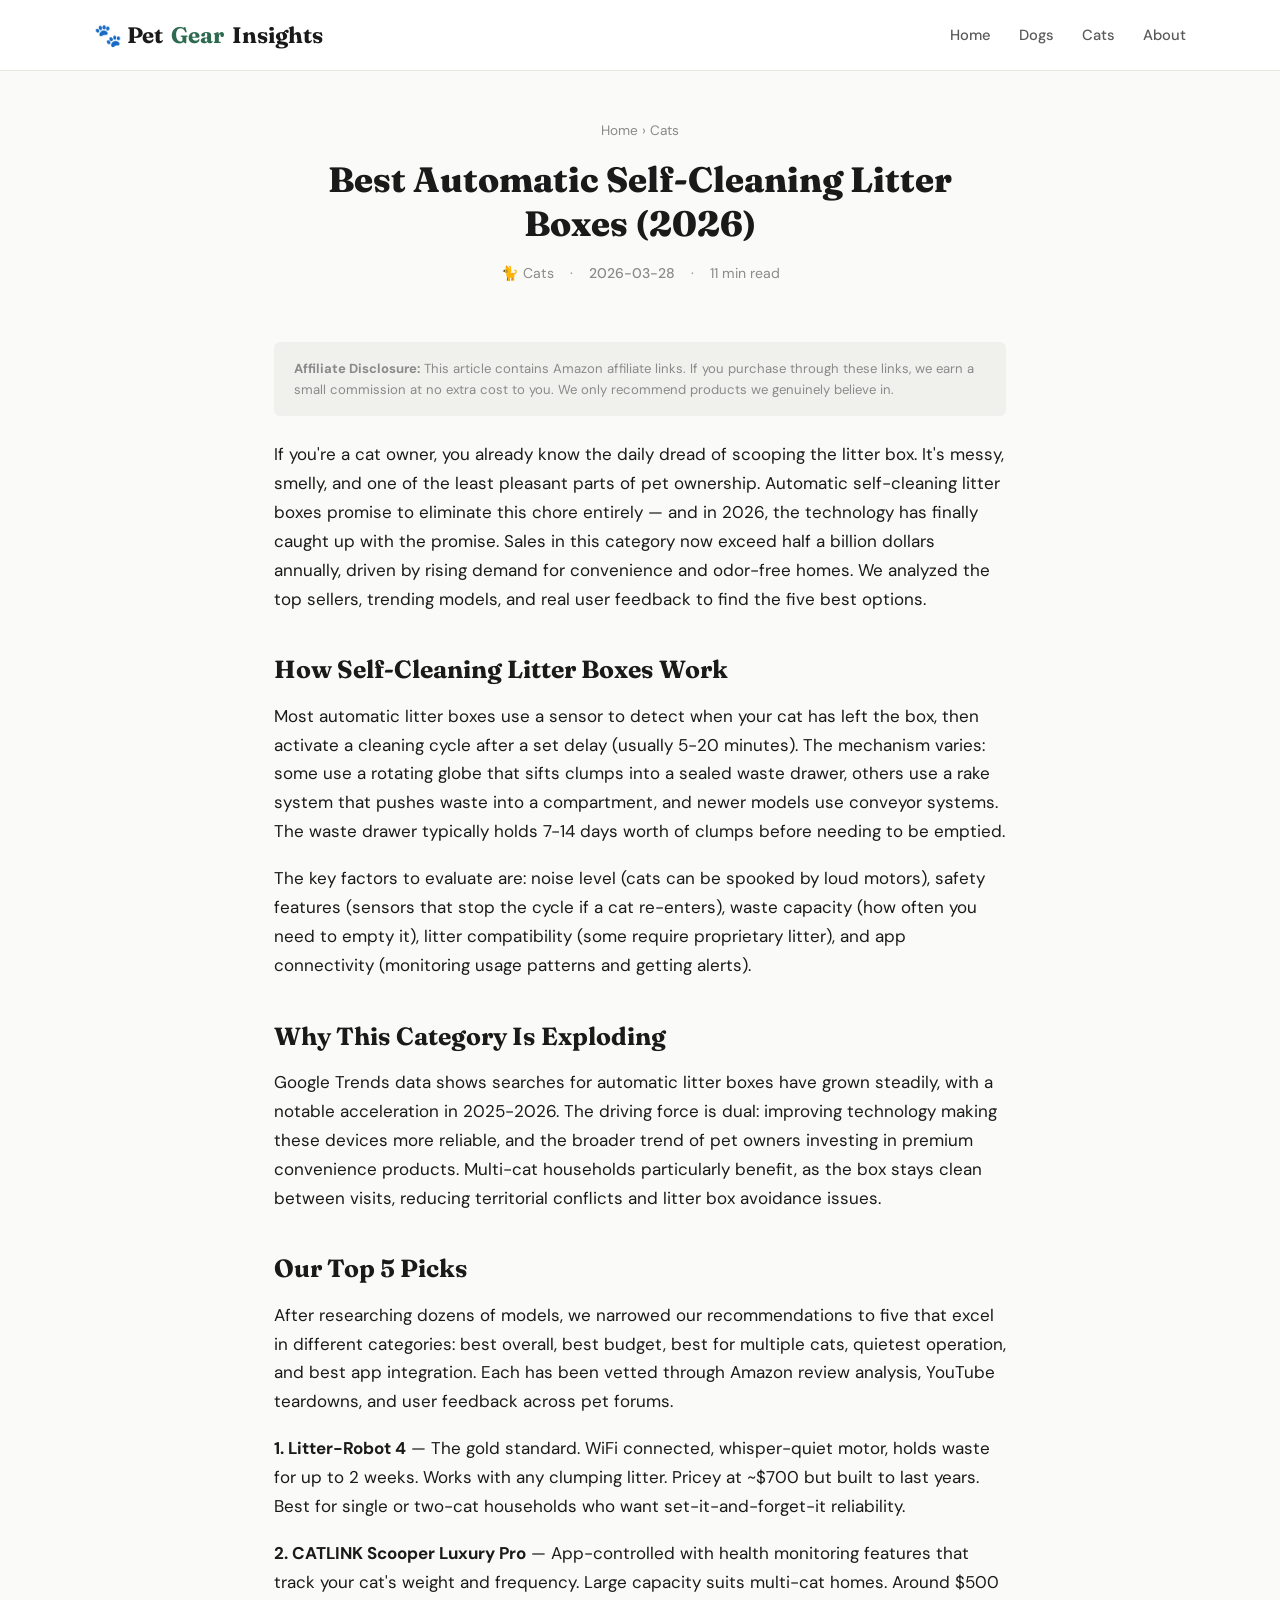
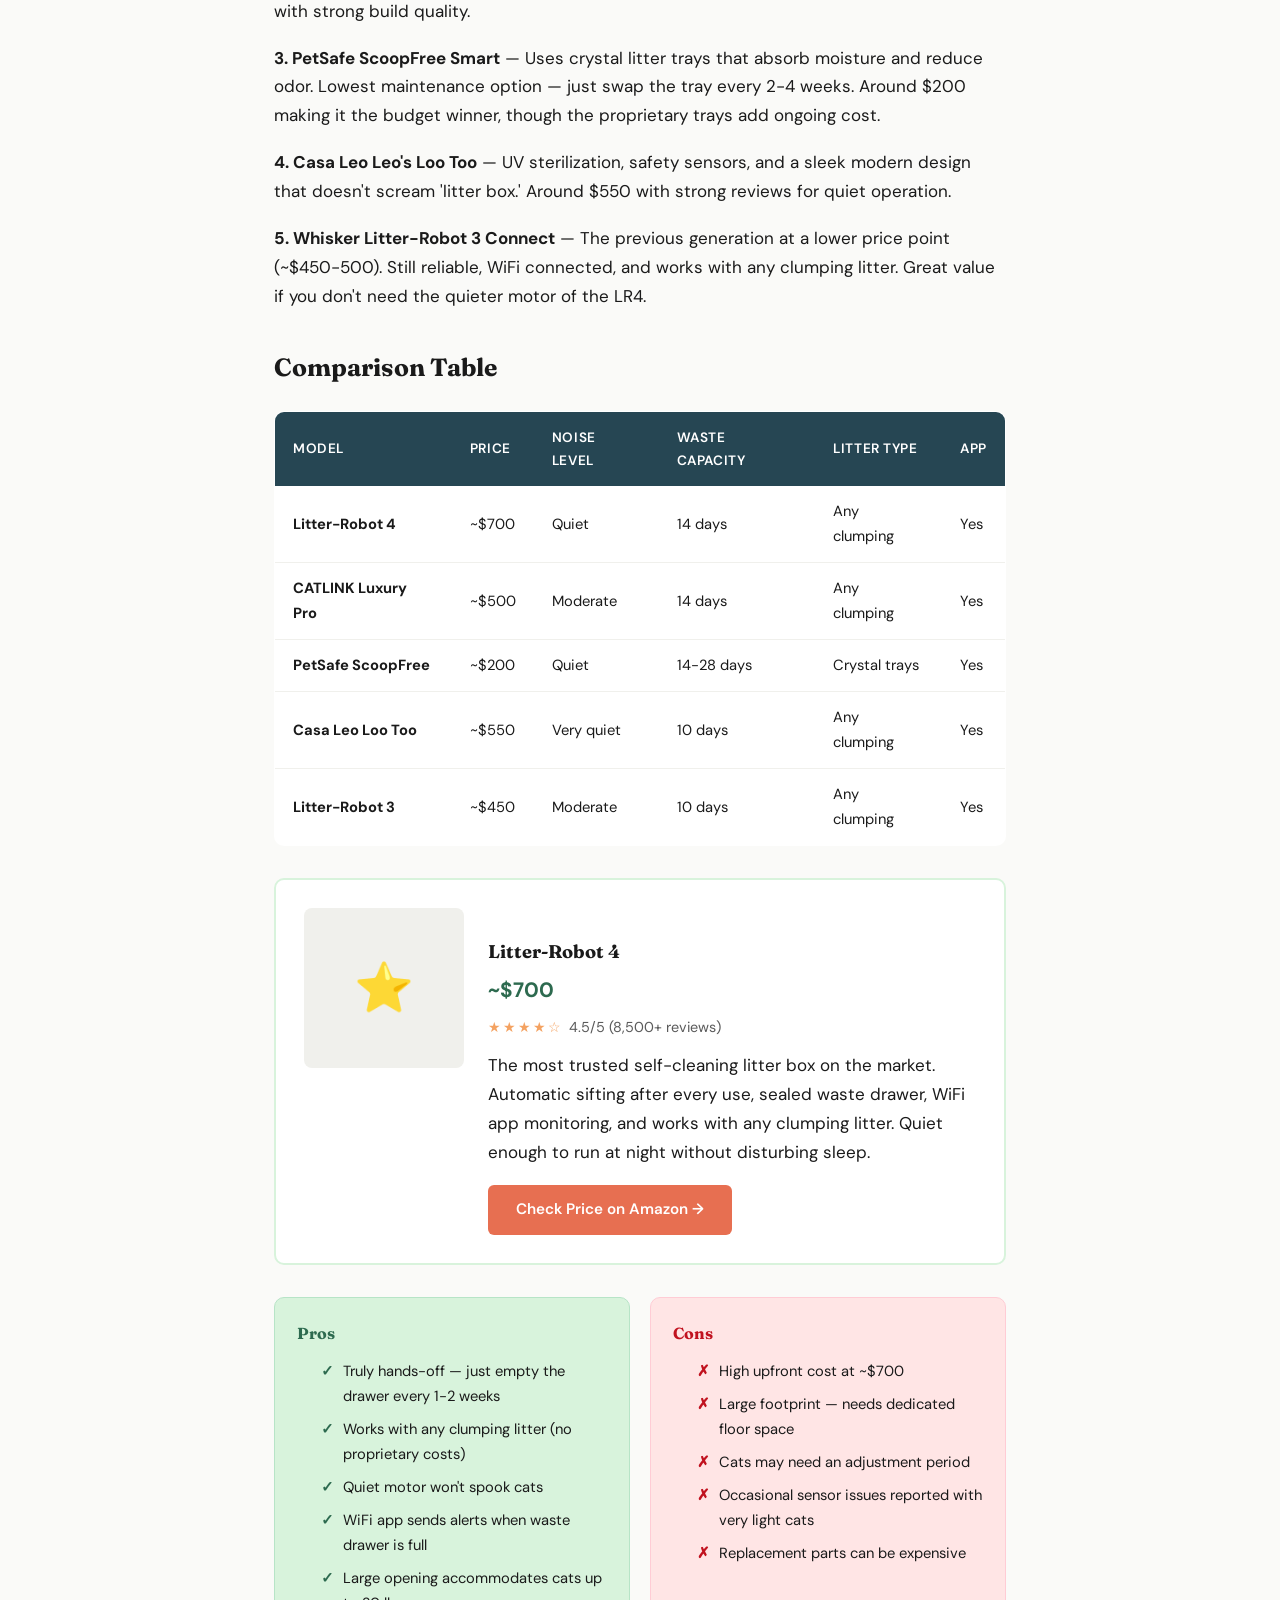
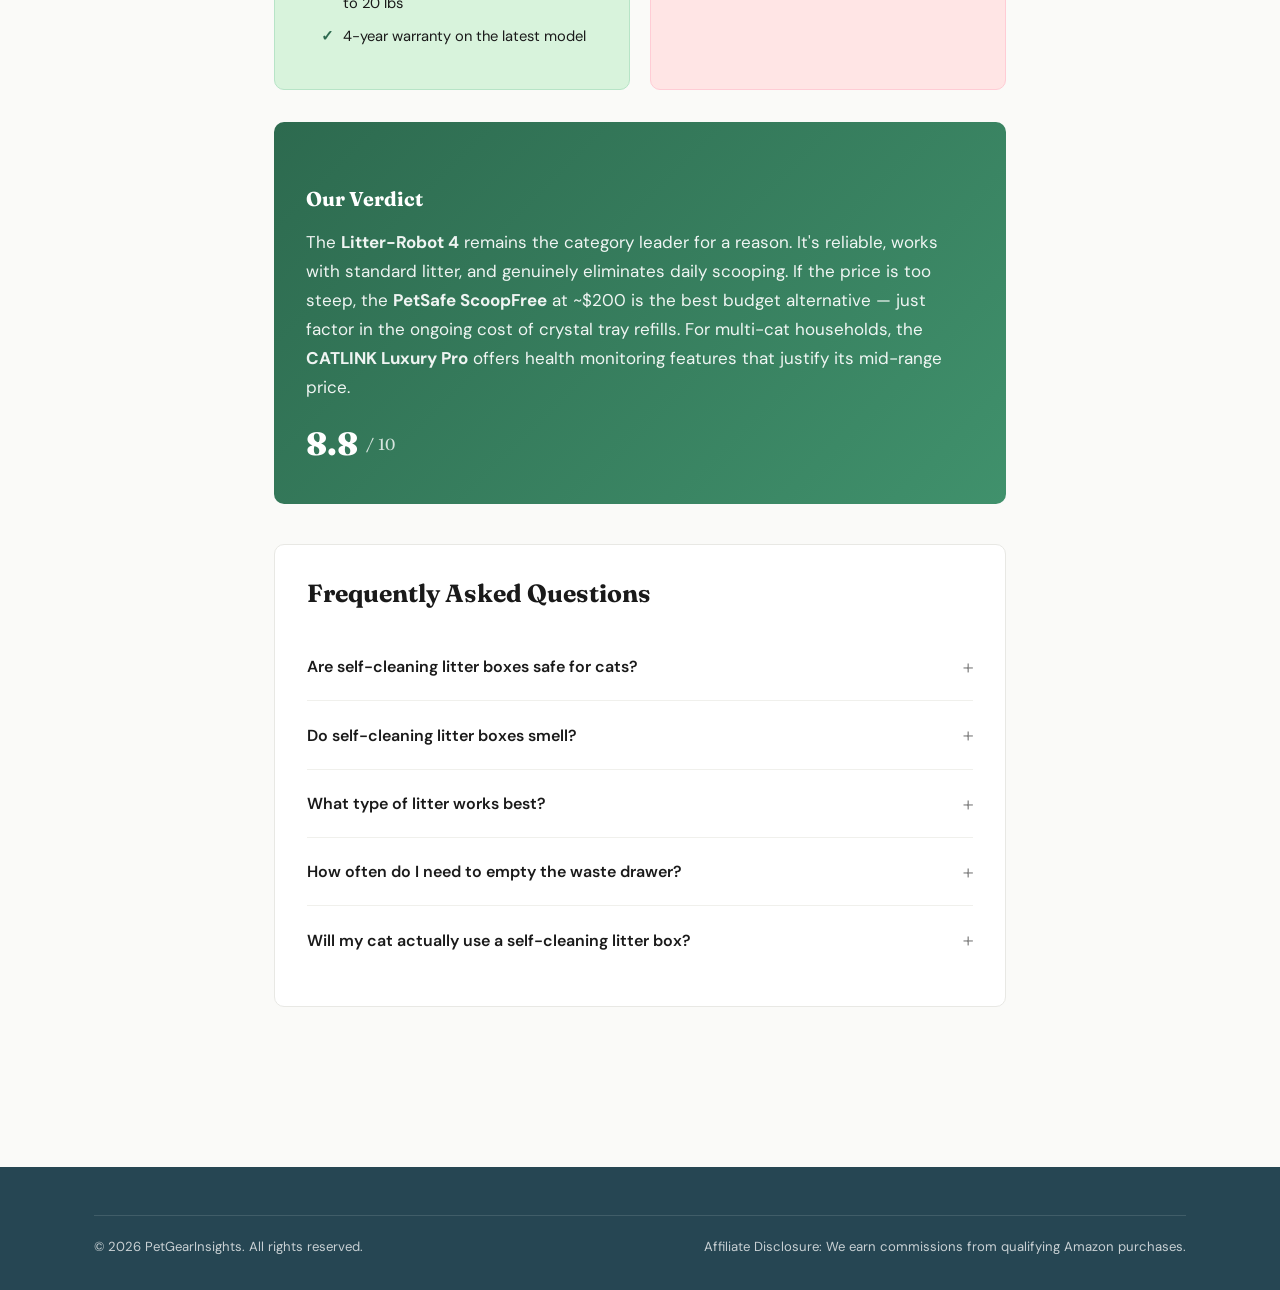
==== articles/best-automatic-self-cleaning-litter-box.html @ 9834c097 "Add files via upload" ====
<!DOCTYPE html>
<html lang="en">
<head>
  <meta charset="UTF-8">
  <meta name="viewport" content="width=device-width, initial-scale=1.0">
  <title>Best Automatic Self-Cleaning Litter Boxes (2026) — PetGearInsights</title>
  <meta name="description" content="Compare the 5 best self-cleaning litter boxes in 2026. Litter-Robot 4, CATLINK, PetSafe ScoopFree reviewed with prices, noise levels, and capacity.">
  <meta name="robots" content="index, follow">
  <link rel="canonical" href="https://petgearinsights.com/articles/best-automatic-self-cleaning-litter-box.html">
  <link rel="stylesheet" href="../css/style.css">
  <meta property="og:title" content="Best Automatic Self-Cleaning Litter Boxes (2026)">
  <meta property="og:description" content="Compare the 5 best self-cleaning litter boxes in 2026. Litter-Robot 4, CATLINK, PetSafe ScoopFree reviewed with prices, noise levels, and capacity.">
  <meta property="og:type" content="article">
  <meta property="og:url" content="https://petgearinsights.com/articles/best-automatic-self-cleaning-litter-box.html">
  <script type="application/ld+json">
  {"@context":"https://schema.org","@type":"Product","name":"Litter-Robot 4","description":"Automatic self-cleaning litter box with WiFi","brand":{"@type":"Brand","name":"Litter-Robot"},"review":{"@type":"Review","reviewRating":{"@type":"Rating","ratingValue":"4.5","bestRating":"5"},"author":{"@type":"Organization","name":"PetGearInsights"}},"aggregateRating":{"@type":"AggregateRating","ratingValue":"4.5","reviewCount":"8500"}}
  </script>
  <script type="application/ld+json">
  {"@context":"https://schema.org","@type":"FAQPage","mainEntity":[
    {"@type":"Question","name":"Are self-cleaning litter boxes safe for cats?","acceptedAnswer":{"@type":"Answer","text":"Yes, all reputable models include safety sensors that detect when a cat is inside and stop the cleaning cycle immediately."}},
    {"@type":"Question","name":"Do self-cleaning litter boxes smell?","acceptedAnswer":{"@type":"Answer","text":"They significantly reduce odor because waste is sealed within minutes of use. Most owners report a dramatic improvement."}},
    {"@type":"Question","name":"What type of litter works best?","acceptedAnswer":{"@type":"Answer","text":"Most work with standard clumping clay litter. Avoid non-clumping and lightweight litters."}},
    {"@type":"Question","name":"How often do I need to empty the waste drawer?","acceptedAnswer":{"@type":"Answer","text":"For a single cat, most models hold 7-14 days of waste. Multi-cat households may need 5-7 days."}},
    {"@type":"Question","name":"Will my cat actually use a self-cleaning litter box?","acceptedAnswer":{"@type":"Answer","text":"Most cats adapt within a few days to a week. Start by placing it next to the old box."}}
  ]}
  </script>
</head>
<body>
  <header class="site-header">
    <div class="header-inner">
      <a href="../index.html" class="site-logo">🐾 Pet<span>Gear</span>Insights</a>
      <nav class="site-nav">
        <a href="../index.html">Home</a>
        <a href="../index.html#dogs">Dogs</a>
        <a href="../index.html#cats">Cats</a>
        <a href="../index.html#about">About</a>
      </nav>
      <button class="menu-toggle" aria-label="Menu">
        <svg viewBox="0 0 24 24" fill="none" stroke="currentColor" stroke-width="2"><path d="M3 12h18M3 6h18M3 18h18"/></svg>
      </button>
    </div>
  </header>

  <div class="article-header">
    <div class="article-container">
      <div class="breadcrumb"><a href="../index.html">Home</a> &rsaquo; Cats</div>
      <h1>Best Automatic Self-Cleaning Litter Boxes (2026)</h1>
      <div class="article-meta">
        <span>🐈 Cats</span>
        <span>·</span>
        <time datetime="2026-03-28">2026-03-28</time>
        <span>·</span>
        <span>11 min read</span>
      </div>
    </div>
  </div>

  <div class="article-container">
    <div class="affiliate-disclosure">
      <strong>Affiliate Disclosure:</strong> This article contains Amazon affiliate links. If you purchase through these links, we earn a small commission at no extra cost to you. We only recommend products we genuinely believe in.
    </div>

    <div class="article-content">
      
<p>If you're a cat owner, you already know the daily dread of scooping the litter box. It's messy, smelly, and one of the least pleasant parts of pet ownership. Automatic self-cleaning litter boxes promise to eliminate this chore entirely — and in 2026, the technology has finally caught up with the promise. Sales in this category now exceed half a billion dollars annually, driven by rising demand for convenience and odor-free homes. We analyzed the top sellers, trending models, and real user feedback to find the five best options.</p>

<h2>How Self-Cleaning Litter Boxes Work</h2>
<p>Most automatic litter boxes use a sensor to detect when your cat has left the box, then activate a cleaning cycle after a set delay (usually 5-20 minutes). The mechanism varies: some use a rotating globe that sifts clumps into a sealed waste drawer, others use a rake system that pushes waste into a compartment, and newer models use conveyor systems. The waste drawer typically holds 7-14 days worth of clumps before needing to be emptied.</p><p>The key factors to evaluate are: noise level (cats can be spooked by loud motors), safety features (sensors that stop the cycle if a cat re-enters), waste capacity (how often you need to empty it), litter compatibility (some require proprietary litter), and app connectivity (monitoring usage patterns and getting alerts).</p>
<h2>Why This Category Is Exploding</h2>
<p>Google Trends data shows searches for automatic litter boxes have grown steadily, with a notable acceleration in 2025-2026. The driving force is dual: improving technology making these devices more reliable, and the broader trend of pet owners investing in premium convenience products. Multi-cat households particularly benefit, as the box stays clean between visits, reducing territorial conflicts and litter box avoidance issues.</p>
<h2>Our Top 5 Picks</h2>
<p>After researching dozens of models, we narrowed our recommendations to five that excel in different categories: best overall, best budget, best for multiple cats, quietest operation, and best app integration. Each has been vetted through Amazon review analysis, YouTube teardowns, and user feedback across pet forums.</p><p><strong>1. Litter-Robot 4</strong> — The gold standard. WiFi connected, whisper-quiet motor, holds waste for up to 2 weeks. Works with any clumping litter. Pricey at ~$700 but built to last years. Best for single or two-cat households who want set-it-and-forget-it reliability.</p><p><strong>2. CATLINK Scooper Luxury Pro</strong> — App-controlled with health monitoring features that track your cat's weight and frequency. Large capacity suits multi-cat homes. Around $500 with strong build quality.</p><p><strong>3. PetSafe ScoopFree Smart</strong> — Uses crystal litter trays that absorb moisture and reduce odor. Lowest maintenance option — just swap the tray every 2-4 weeks. Around $200 making it the budget winner, though the proprietary trays add ongoing cost.</p><p><strong>4. Casa Leo Leo's Loo Too</strong> — UV sterilization, safety sensors, and a sleek modern design that doesn't scream 'litter box.' Around $550 with strong reviews for quiet operation.</p><p><strong>5. Whisker Litter-Robot 3 Connect</strong> — The previous generation at a lower price point (~$450-500). Still reliable, WiFi connected, and works with any clumping litter. Great value if you don't need the quieter motor of the LR4.</p>


<h2>Comparison Table</h2>
<table class="comparison-table"><thead><tr><th>Model</th><th>Price</th><th>Noise Level</th><th>Waste Capacity</th><th>Litter Type</th><th>App</th></tr></thead><tbody><tr><td><strong>Litter-Robot 4</strong></td><td>~$700</td><td>Quiet</td><td>14 days</td><td>Any clumping</td><td>Yes</td></tr><tr><td><strong>CATLINK Luxury Pro</strong></td><td>~$500</td><td>Moderate</td><td>14 days</td><td>Any clumping</td><td>Yes</td></tr><tr><td><strong>PetSafe ScoopFree</strong></td><td>~$200</td><td>Quiet</td><td>14-28 days</td><td>Crystal trays</td><td>Yes</td></tr><tr><td><strong>Casa Leo Loo Too</strong></td><td>~$550</td><td>Very quiet</td><td>10 days</td><td>Any clumping</td><td>Yes</td></tr><tr><td><strong>Litter-Robot 3</strong></td><td>~$450</td><td>Moderate</td><td>10 days</td><td>Any clumping</td><td>Yes</td></tr></tbody></table>

<div class="product-box">
  <div style="width:160px;height:160px;background:#F0F0EC;border-radius:8px;display:flex;align-items:center;justify-content:center;font-size:3rem;flex-shrink:0;">⭐</div>
  <div class="product-box-content">
    <h3>Litter-Robot 4</h3>
    <div class="product-price">~$700</div>
    <div class="product-rating"><span class="stars">★★★★☆</span> 4.5/5 (8,500+ reviews)</div>
    <p>The most trusted self-cleaning litter box on the market. Automatic sifting after every use, sealed waste drawer, WiFi app monitoring, and works with any clumping litter. Quiet enough to run at night without disturbing sleep.</p>
    <a href="https://www.amazon.com/dp/B0EXAMPLE00?tag=petgear-20" target="_blank" rel="nofollow noopener" class="btn-affiliate">Check Price on Amazon →</a>
  </div>
</div>

<div class="pros-cons">
  <div class="pros-list">
    <h4>Pros</h4>
    <ul><li>Truly hands-off — just empty the drawer every 1-2 weeks</li><li>Works with any clumping litter (no proprietary costs)</li><li>Quiet motor won't spook cats</li><li>WiFi app sends alerts when waste drawer is full</li><li>Large opening accommodates cats up to 20 lbs</li><li>4-year warranty on the latest model</li></ul>
  </div>
  <div class="cons-list">
    <h4>Cons</h4>
    <ul><li>High upfront cost at ~$700</li><li>Large footprint — needs dedicated floor space</li><li>Cats may need an adjustment period</li><li>Occasional sensor issues reported with very light cats</li><li>Replacement parts can be expensive</li></ul>
  </div>
</div>

<div class="verdict-box">
  <h3>Our Verdict</h3>
  <p>The <strong>Litter-Robot 4</strong> remains the category leader for a reason. It's reliable, works with standard litter, and genuinely eliminates daily scooping. If the price is too steep, the <strong>PetSafe ScoopFree</strong> at ~$200 is the best budget alternative — just factor in the ongoing cost of crystal tray refills. For multi-cat households, the <strong>CATLINK Luxury Pro</strong> offers health monitoring features that justify its mid-range price.</p>
  <div class="verdict-score">8.8 <span>/ 10</span></div>
</div>

<div class="faq-section">
  <h2>Frequently Asked Questions</h2>
  <div class="faq-item">
    <div class="faq-question">Are self-cleaning litter boxes safe for cats?</div>
    <div class="faq-answer">Yes, all reputable models include safety sensors that detect when a cat is inside and stop the cleaning cycle immediately. Most also have weight sensors and infrared detection. However, you should supervise the first few uses to ensure your cat isn't startled by the mechanism.</div>
  </div>
  <div class="faq-item">
    <div class="faq-question">Do self-cleaning litter boxes smell?</div>
    <div class="faq-answer">They significantly reduce odor compared to traditional boxes because waste is sealed in a drawer or compartment within minutes of use. Most owners report a dramatic improvement. The sealed waste compartment and carbon filters in premium models keep odors contained until you empty the drawer.</div>
  </div>
  <div class="faq-item">
    <div class="faq-question">What type of litter works best?</div>
    <div class="faq-answer">Most automatic litter boxes work with standard clumping clay litter. Avoid non-clumping litter, crystal litter (unless specifically designed for it, like PetSafe), and lightweight litters that may not trigger the weight sensors properly. Check your specific model's recommendations.</div>
  </div>
  <div class="faq-item">
    <div class="faq-question">How often do I need to empty the waste drawer?</div>
    <div class="faq-answer">For a single cat, most models hold 7-14 days of waste. Multi-cat households may need to empty every 5-7 days. The app-connected models send you notifications when it's time to empty.</div>
  </div>
  <div class="faq-item">
    <div class="faq-question">Will my cat actually use a self-cleaning litter box?</div>
    <div class="faq-answer">Most cats adapt within a few days to a week. Start by placing the new box next to the old one and letting your cat explore it. Keep the old box available during the transition period. Kittens and younger cats typically adapt faster than older cats who are set in their habits.</div>
  </div>
  
</div>

    </div>
  </div>

  <footer class="site-footer">
    <div class="container">
      <div class="footer-bottom">
        <span>&copy; 2026 PetGearInsights. All rights reserved.</span>
        <span>Affiliate Disclosure: We earn commissions from qualifying Amazon purchases.</span>
      </div>
    </div>
  </footer>
  <script src="../js/main.js"></script>
</body>
</html>
---- css/style.css ----
/* ============================================
   PetGearInsights.com — Main Stylesheet
   Clean, trustworthy, conversion-optimized
   ============================================ */

/* --- Google Fonts import --- */
@import url('https://fonts.googleapis.com/css2?family=DM+Sans:ital,wght@0,400;0,500;0,600;0,700;1,400&family=Fraunces:ital,opsz,wght@0,9..144,600;0,9..144,700;0,9..144,800;1,9..144,600&display=swap');

/* --- CSS Variables --- */
:root {
  --color-bg: #FAFAF8;
  --color-surface: #FFFFFF;
  --color-text: #1A1A1A;
  --color-text-secondary: #5A5A5A;
  --color-text-muted: #8A8A8A;
  --color-primary: #2D6A4F;
  --color-primary-light: #40916C;
  --color-primary-bg: #D8F3DC;
  --color-accent: #E76F51;
  --color-accent-light: #F4A261;
  --color-border: #E8E8E4;
  --color-border-light: #F0F0EC;
  --color-pros: #2D6A4F;
  --color-pros-bg: #D8F3DC;
  --color-cons: #C1121F;
  --color-cons-bg: #FFE5E5;
  --color-star: #F4A261;
  --color-badge: #264653;

  --font-heading: 'Fraunces', Georgia, serif;
  --font-body: 'DM Sans', -apple-system, sans-serif;

  --max-width: 1140px;
  --article-width: 780px;
  --radius: 10px;
  --radius-sm: 6px;
  --shadow-sm: 0 1px 3px rgba(0,0,0,0.06);
  --shadow-md: 0 4px 12px rgba(0,0,0,0.08);
  --shadow-lg: 0 8px 30px rgba(0,0,0,0.10);
  --transition: 0.25s ease;
}

/* --- Reset & Base --- */
*, *::before, *::after { box-sizing: border-box; margin: 0; padding: 0; }

html { scroll-behavior: smooth; }

body {
  font-family: var(--font-body);
  font-size: 17px;
  line-height: 1.7;
  color: var(--color-text);
  background: var(--color-bg);
  -webkit-font-smoothing: antialiased;
}

img { max-width: 100%; height: auto; display: block; }
a { color: var(--color-primary); text-decoration: none; transition: color var(--transition); }
a:hover { color: var(--color-primary-light); }

/* --- Layout --- */
.container { max-width: var(--max-width); margin: 0 auto; padding: 0 24px; }
.article-container { max-width: var(--article-width); margin: 0 auto; padding: 0 24px; }

/* --- Header --- */
.site-header {
  background: var(--color-surface);
  border-bottom: 1px solid var(--color-border);
  padding: 16px 0;
  position: sticky;
  top: 0;
  z-index: 100;
  backdrop-filter: blur(10px);
  background: rgba(255,255,255,0.95);
}

.header-inner {
  display: flex;
  align-items: center;
  justify-content: space-between;
  max-width: var(--max-width);
  margin: 0 auto;
  padding: 0 24px;
}

.site-logo {
  font-family: var(--font-heading);
  font-size: 1.4rem;
  font-weight: 700;
  color: var(--color-text);
  display: flex;
  align-items: center;
  gap: 8px;
}

.site-logo span { color: var(--color-primary); }

.site-nav { display: flex; gap: 28px; align-items: center; }
.site-nav a {
  font-size: 0.92rem;
  font-weight: 500;
  color: var(--color-text-secondary);
  transition: color var(--transition);
  position: relative;
}
.site-nav a:hover { color: var(--color-primary); }
.site-nav a::after {
  content: '';
  position: absolute;
  bottom: -4px;
  left: 0;
  width: 0;
  height: 2px;
  background: var(--color-primary);
  transition: width var(--transition);
}
.site-nav a:hover::after { width: 100%; }

/* Mobile menu toggle */
.menu-toggle { display: none; background: none; border: none; cursor: pointer; padding: 8px; }
.menu-toggle svg { width: 24px; height: 24px; }

/* --- Hero Section (Homepage) --- */
.hero {
  padding: 80px 0 60px;
  text-align: center;
}

.hero h1 {
  font-family: var(--font-heading);
  font-size: 2.8rem;
  font-weight: 800;
  line-height: 1.2;
  color: var(--color-text);
  margin-bottom: 16px;
}

.hero h1 em {
  font-style: italic;
  color: var(--color-primary);
}

.hero p {
  font-size: 1.15rem;
  color: var(--color-text-secondary);
  max-width: 600px;
  margin: 0 auto 32px;
}

/* --- Category Pills --- */
.categories {
  display: flex;
  gap: 10px;
  justify-content: center;
  flex-wrap: wrap;
  margin-bottom: 48px;
}

.category-pill {
  display: inline-flex;
  align-items: center;
  gap: 6px;
  padding: 8px 18px;
  background: var(--color-surface);
  border: 1px solid var(--color-border);
  border-radius: 50px;
  font-size: 0.88rem;
  font-weight: 500;
  color: var(--color-text-secondary);
  transition: all var(--transition);
  cursor: pointer;
}

.category-pill:hover,
.category-pill.active {
  background: var(--color-primary);
  color: white;
  border-color: var(--color-primary);
}

/* --- Article Cards Grid --- */
.articles-grid {
  display: grid;
  grid-template-columns: repeat(auto-fill, minmax(340px, 1fr));
  gap: 28px;
  margin-bottom: 60px;
}

.article-card {
  background: var(--color-surface);
  border-radius: var(--radius);
  overflow: hidden;
  border: 1px solid var(--color-border-light);
  transition: all var(--transition);
  display: flex;
  flex-direction: column;
}

.article-card:hover {
  box-shadow: var(--shadow-md);
  transform: translateY(-3px);
  border-color: var(--color-border);
}

.card-image {
  width: 100%;
  height: 210px;
  object-fit: cover;
  background: var(--color-border-light);
}

.card-body { padding: 22px 24px 24px; flex: 1; display: flex; flex-direction: column; }

.card-badge {
  display: inline-block;
  font-size: 0.72rem;
  font-weight: 600;
  text-transform: uppercase;
  letter-spacing: 0.08em;
  color: var(--color-badge);
  background: var(--color-primary-bg);
  padding: 4px 10px;
  border-radius: 4px;
  margin-bottom: 10px;
  align-self: flex-start;
}

.card-badge.data-driven { background: #E0E7FF; color: #3730A3; }
.card-badge.intuition { background: #FEF3C7; color: #92400E; }

.card-body h3 {
  font-family: var(--font-heading);
  font-size: 1.15rem;
  font-weight: 700;
  line-height: 1.35;
  margin-bottom: 8px;
  color: var(--color-text);
}

.card-body h3 a { color: inherit; }
.card-body h3 a:hover { color: var(--color-primary); }

.card-excerpt {
  font-size: 0.92rem;
  color: var(--color-text-secondary);
  line-height: 1.6;
  margin-bottom: 16px;
  flex: 1;
}

.card-meta {
  display: flex;
  align-items: center;
  gap: 12px;
  font-size: 0.82rem;
  color: var(--color-text-muted);
}

/* --- Article Page --- */
.article-header {
  padding: 48px 0 32px;
  text-align: center;
}

.article-header .breadcrumb {
  font-size: 0.85rem;
  color: var(--color-text-muted);
  margin-bottom: 16px;
}

.article-header .breadcrumb a { color: var(--color-text-muted); }
.article-header .breadcrumb a:hover { color: var(--color-primary); }

.article-header h1 {
  font-family: var(--font-heading);
  font-size: 2.2rem;
  font-weight: 800;
  line-height: 1.25;
  max-width: 700px;
  margin: 0 auto 16px;
}

.article-meta {
  display: flex;
  align-items: center;
  justify-content: center;
  gap: 16px;
  font-size: 0.88rem;
  color: var(--color-text-muted);
}

.article-meta time { font-weight: 500; }

/* --- Article Content --- */
.article-content {
  padding-bottom: 60px;
}

.article-content h2 {
  font-family: var(--font-heading);
  font-size: 1.55rem;
  font-weight: 700;
  margin: 40px 0 16px;
  color: var(--color-text);
  line-height: 1.3;
}

.article-content h3 {
  font-family: var(--font-heading);
  font-size: 1.2rem;
  font-weight: 600;
  margin: 28px 0 12px;
  color: var(--color-text);
}

.article-content p {
  margin-bottom: 18px;
  color: var(--color-text);
}

.article-content ul, .article-content ol {
  margin: 0 0 18px 24px;
}

.article-content li { margin-bottom: 6px; }

/* --- Product Box (CTA) --- */
.product-box {
  background: var(--color-surface);
  border: 2px solid var(--color-primary-bg);
  border-radius: var(--radius);
  padding: 28px;
  margin: 32px 0;
  display: flex;
  gap: 24px;
  align-items: flex-start;
}

.product-box img {
  width: 160px;
  height: 160px;
  object-fit: contain;
  border-radius: var(--radius-sm);
  background: #F8F8F6;
  flex-shrink: 0;
}

.product-box-content { flex: 1; }
.product-box-content h3 {
  font-family: var(--font-heading);
  font-size: 1.15rem;
  font-weight: 700;
  margin-bottom: 4px;
}

.product-price {
  font-size: 1.3rem;
  font-weight: 700;
  color: var(--color-primary);
  margin-bottom: 8px;
}

.product-rating {
  display: flex;
  align-items: center;
  gap: 6px;
  margin-bottom: 12px;
  font-size: 0.9rem;
  color: var(--color-text-secondary);
}

.stars { color: var(--color-star); letter-spacing: 2px; }

.btn-affiliate {
  display: inline-flex;
  align-items: center;
  gap: 8px;
  padding: 12px 28px;
  background: var(--color-accent);
  color: white;
  font-weight: 600;
  font-size: 0.95rem;
  border-radius: var(--radius-sm);
  border: none;
  cursor: pointer;
  transition: all var(--transition);
}

.btn-affiliate:hover {
  background: #D4603E;
  color: white;
  transform: translateY(-1px);
  box-shadow: var(--shadow-sm);
}

/* --- Pros/Cons Table --- */
.pros-cons {
  display: grid;
  grid-template-columns: 1fr 1fr;
  gap: 20px;
  margin: 28px 0;
}

.pros-list, .cons-list {
  padding: 22px;
  border-radius: var(--radius);
}

.pros-list {
  background: var(--color-pros-bg);
  border: 1px solid #B7E4C7;
}

.cons-list {
  background: var(--color-cons-bg);
  border: 1px solid #FFCCD5;
}

.pros-list h4, .cons-list h4 {
  font-family: var(--font-heading);
  font-size: 1rem;
  font-weight: 700;
  margin-bottom: 12px;
}

.pros-list h4 { color: var(--color-pros); }
.cons-list h4 { color: var(--color-cons); }

.pros-list li, .cons-list li {
  font-size: 0.92rem;
  margin-bottom: 8px;
  list-style: none;
  padding-left: 22px;
  position: relative;
}

.pros-list li::before {
  content: '✓';
  position: absolute;
  left: 0;
  color: var(--color-pros);
  font-weight: 700;
}

.cons-list li::before {
  content: '✗';
  position: absolute;
  left: 0;
  color: var(--color-cons);
  font-weight: 700;
}

/* --- Comparison Table --- */
.comparison-table {
  width: 100%;
  border-collapse: collapse;
  margin: 28px 0;
  font-size: 0.92rem;
  background: var(--color-surface);
  border-radius: var(--radius);
  overflow: hidden;
  border: 1px solid var(--color-border);
}

.comparison-table thead th {
  background: var(--color-badge);
  color: white;
  font-weight: 600;
  padding: 14px 18px;
  text-align: left;
  font-size: 0.85rem;
  text-transform: uppercase;
  letter-spacing: 0.04em;
}

.comparison-table tbody td {
  padding: 13px 18px;
  border-bottom: 1px solid var(--color-border-light);
}

.comparison-table tbody tr:hover { background: #FAFAF8; }
.comparison-table tbody tr:last-child td { border-bottom: none; }

/* --- FAQ Section --- */
.faq-section {
  margin: 40px 0;
  padding: 32px;
  background: var(--color-surface);
  border-radius: var(--radius);
  border: 1px solid var(--color-border);
}

.faq-section h2 {
  margin-top: 0;
  margin-bottom: 24px;
}

.faq-item {
  border-bottom: 1px solid var(--color-border-light);
  padding: 16px 0;
}

.faq-item:last-child { border-bottom: none; }

.faq-question {
  font-weight: 600;
  font-size: 1rem;
  color: var(--color-text);
  cursor: pointer;
  display: flex;
  justify-content: space-between;
  align-items: center;
  gap: 12px;
}

.faq-question::after {
  content: '+';
  font-size: 1.3rem;
  font-weight: 300;
  color: var(--color-text-muted);
  flex-shrink: 0;
  transition: transform var(--transition);
}

.faq-item.open .faq-question::after {
  content: '−';
}

.faq-answer {
  display: none;
  padding-top: 10px;
  font-size: 0.94rem;
  color: var(--color-text-secondary);
  line-height: 1.7;
}

.faq-item.open .faq-answer { display: block; }

/* --- Verdict Box --- */
.verdict-box {
  background: linear-gradient(135deg, var(--color-primary), var(--color-primary-light));
  color: white;
  padding: 32px;
  border-radius: var(--radius);
  margin: 32px 0;
}

.verdict-box h3 {
  font-family: var(--font-heading);
  font-size: 1.25rem;
  font-weight: 700;
  margin-bottom: 12px;
  color: white;
}

.verdict-box p { color: rgba(255,255,255,0.92); margin-bottom: 16px; }

.verdict-score {
  display: inline-flex;
  align-items: center;
  gap: 8px;
  font-size: 2rem;
  font-weight: 800;
  font-family: var(--font-heading);
}

.verdict-score span { font-size: 1rem; font-weight: 400; opacity: 0.8; }

/* --- Affiliate Disclosure --- */
.affiliate-disclosure {
  font-size: 0.82rem;
  color: var(--color-text-muted);
  padding: 16px 20px;
  background: var(--color-border-light);
  border-radius: var(--radius-sm);
  margin: 24px 0;
  line-height: 1.6;
}

/* --- Footer --- */
.site-footer {
  background: var(--color-badge);
  color: rgba(255,255,255,0.75);
  padding: 48px 0 32px;
  margin-top: 60px;
}

.footer-grid {
  display: grid;
  grid-template-columns: 2fr 1fr 1fr;
  gap: 40px;
  margin-bottom: 32px;
}

.footer-brand {
  font-family: var(--font-heading);
  font-size: 1.2rem;
  font-weight: 700;
  color: white;
  margin-bottom: 12px;
}

.footer-desc { font-size: 0.88rem; line-height: 1.6; }

.footer-links h4 {
  color: white;
  font-size: 0.85rem;
  font-weight: 600;
  text-transform: uppercase;
  letter-spacing: 0.06em;
  margin-bottom: 14px;
}

.footer-links ul { list-style: none; }
.footer-links li { margin-bottom: 8px; }
.footer-links a { color: rgba(255,255,255,0.65); font-size: 0.88rem; }
.footer-links a:hover { color: white; }

.footer-bottom {
  border-top: 1px solid rgba(255,255,255,0.12);
  padding-top: 20px;
  font-size: 0.82rem;
  display: flex;
  justify-content: space-between;
  align-items: center;
}

/* --- Related Articles --- */
.related-articles {
  margin: 48px 0;
}

.related-articles h2 {
  font-family: var(--font-heading);
  font-size: 1.4rem;
  margin-bottom: 24px;
}

.related-grid {
  display: grid;
  grid-template-columns: repeat(auto-fill, minmax(280px, 1fr));
  gap: 20px;
}

/* --- Responsive --- */
@media (max-width: 768px) {
  body { font-size: 16px; }

  .site-nav { display: none; }
  .site-nav.open {
    display: flex;
    flex-direction: column;
    position: absolute;
    top: 100%;
    left: 0;
    right: 0;
    background: var(--color-surface);
    padding: 16px 24px;
    border-bottom: 1px solid var(--color-border);
    gap: 16px;
  }
  .menu-toggle { display: block; }

  .hero h1 { font-size: 2rem; }
  .hero { padding: 48px 0 36px; }

  .articles-grid { grid-template-columns: 1fr; }

  .article-header h1 { font-size: 1.7rem; }

  .product-box { flex-direction: column; }
  .product-box img { width: 100%; height: 200px; }

  .pros-cons { grid-template-columns: 1fr; }

  .comparison-table { font-size: 0.82rem; }
  .comparison-table thead th,
  .comparison-table tbody td { padding: 10px 12px; }

  .footer-grid { grid-template-columns: 1fr; gap: 28px; }
  .footer-bottom { flex-direction: column; gap: 8px; text-align: center; }
}

@media (max-width: 480px) {
  .hero h1 { font-size: 1.65rem; }
  .container, .article-container { padding: 0 16px; }
}
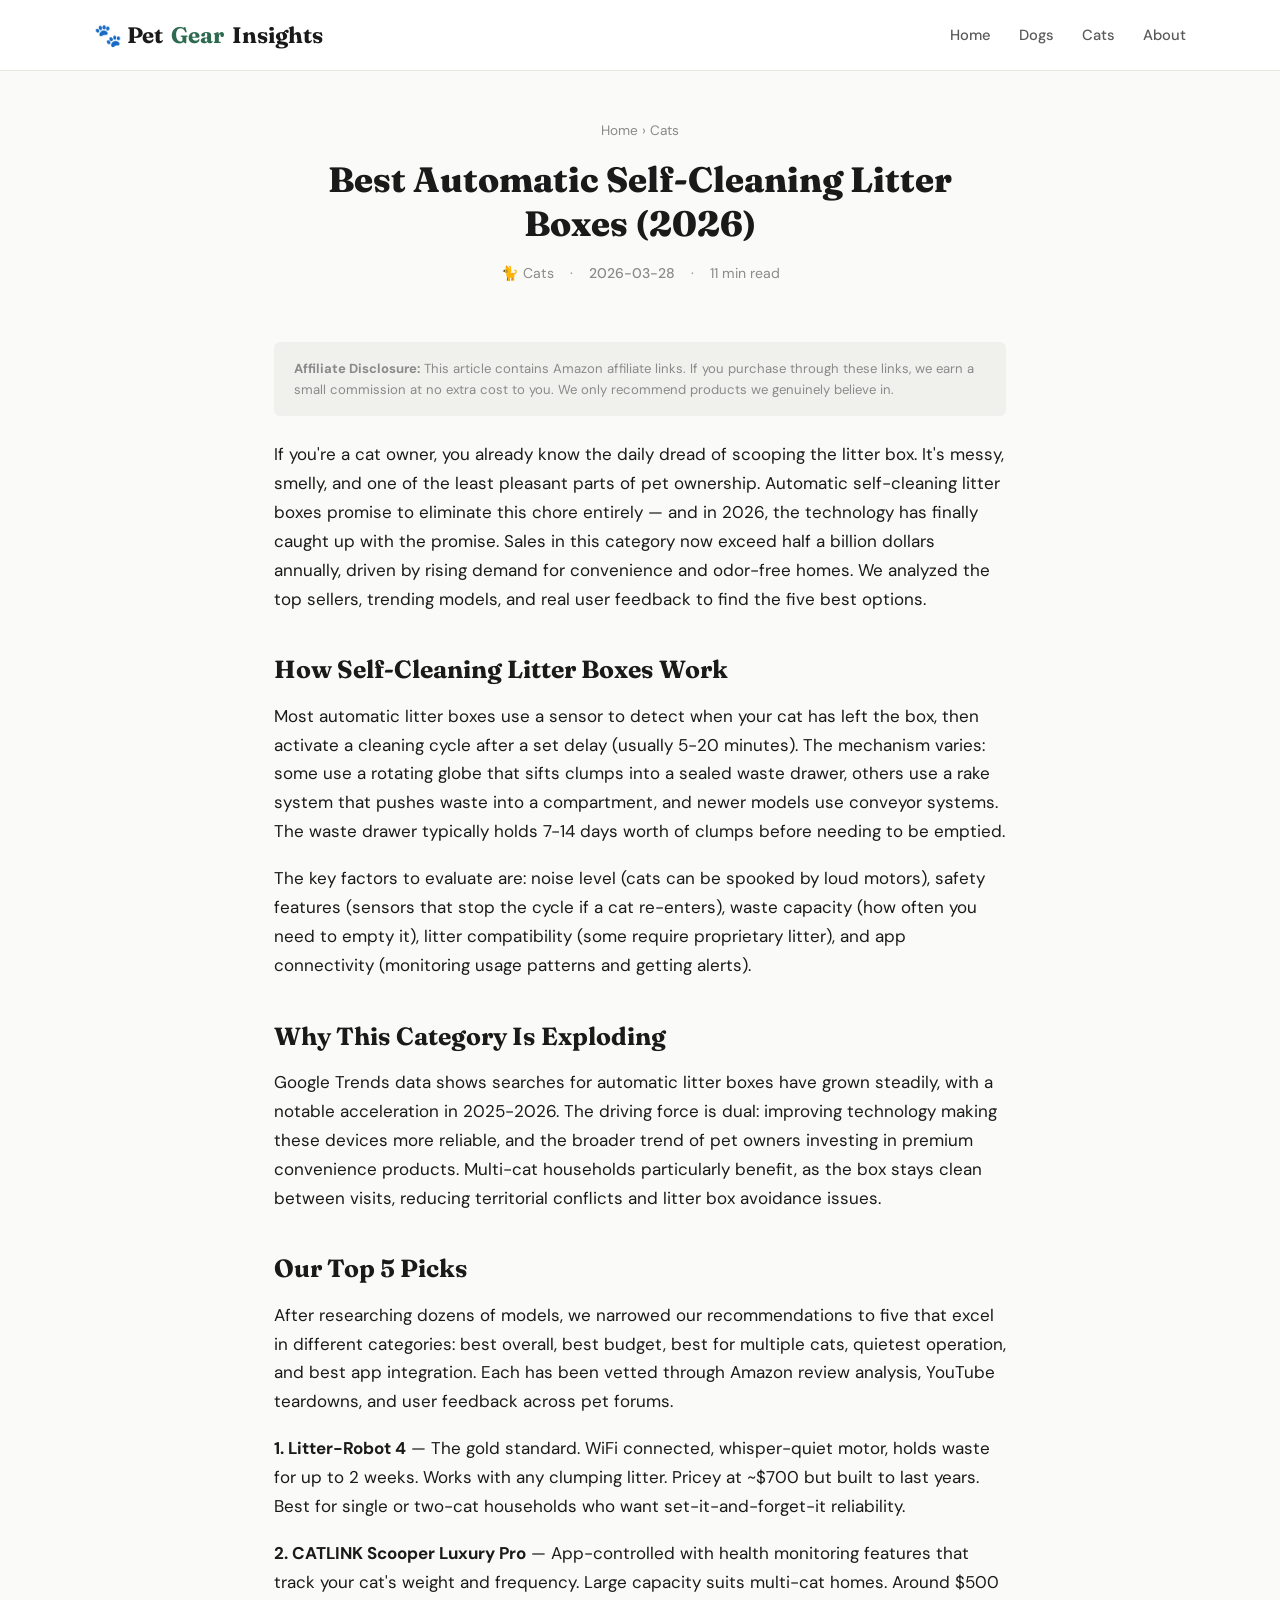
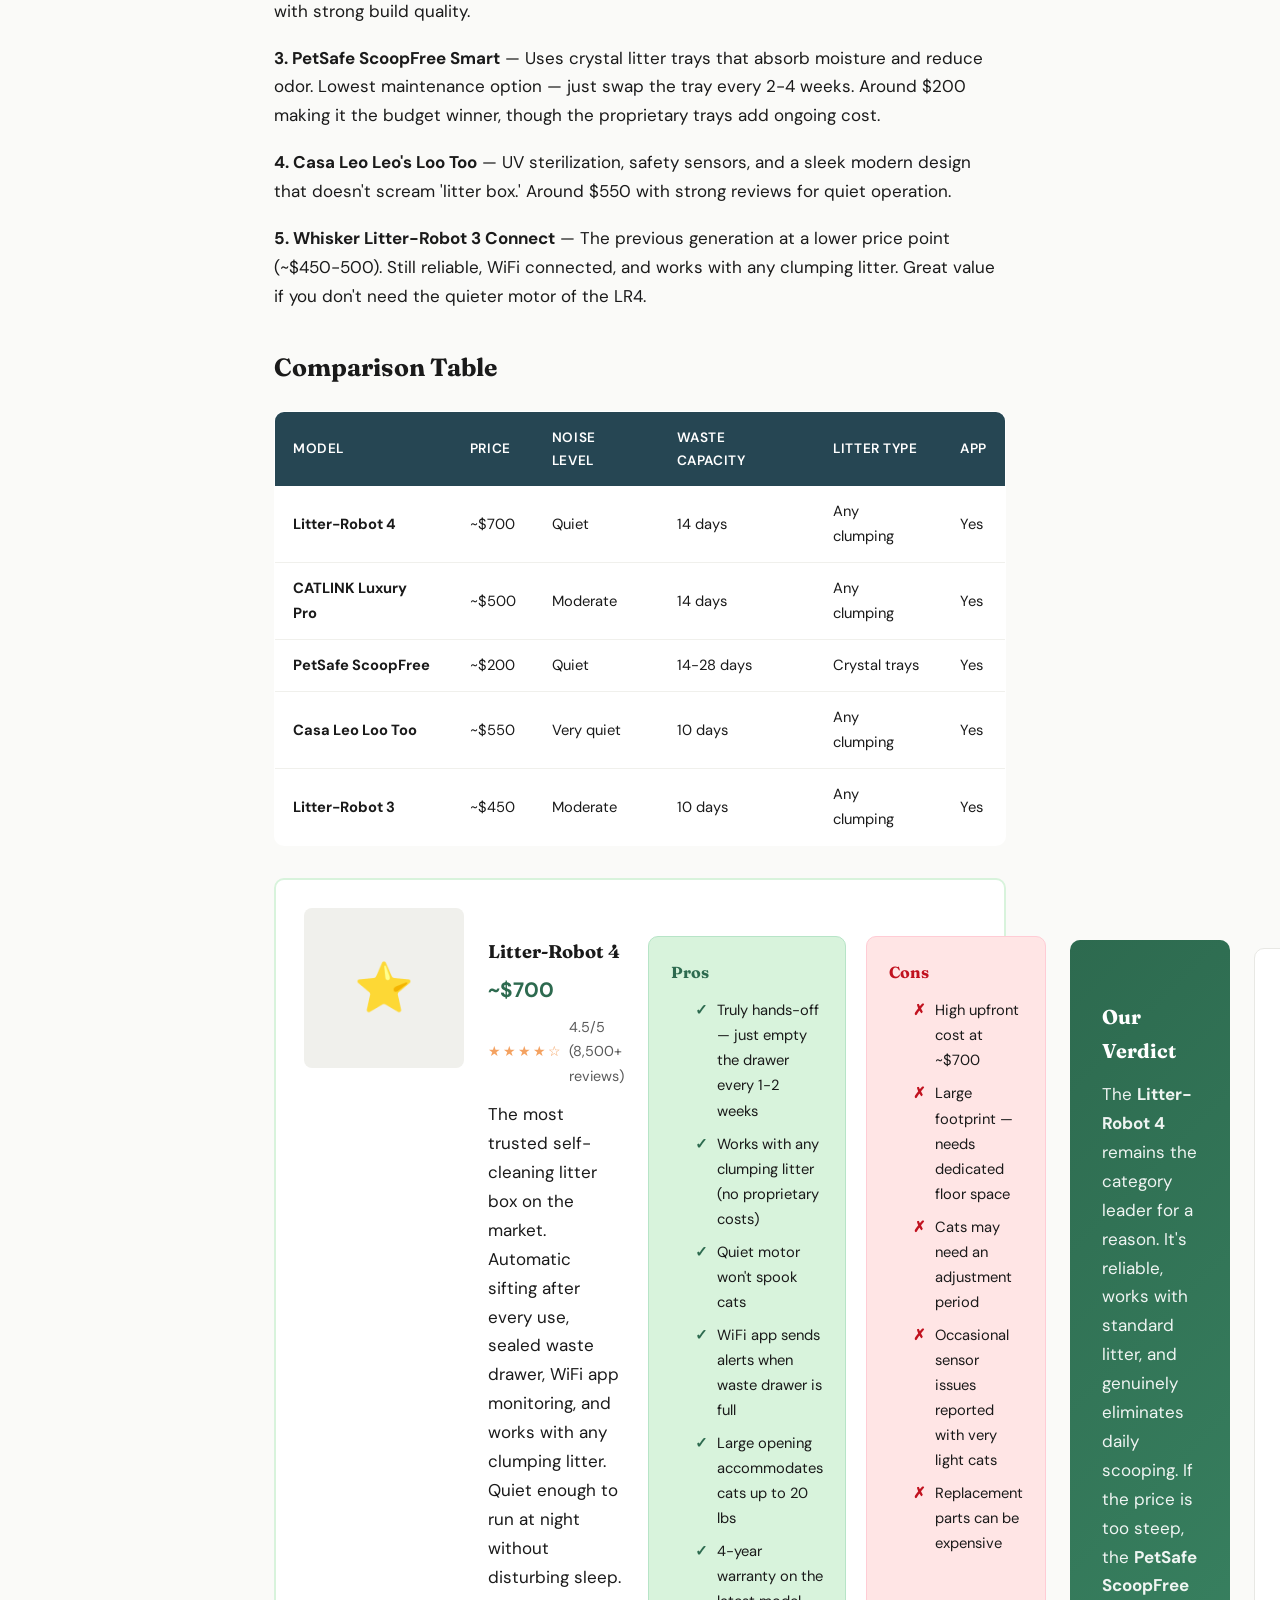
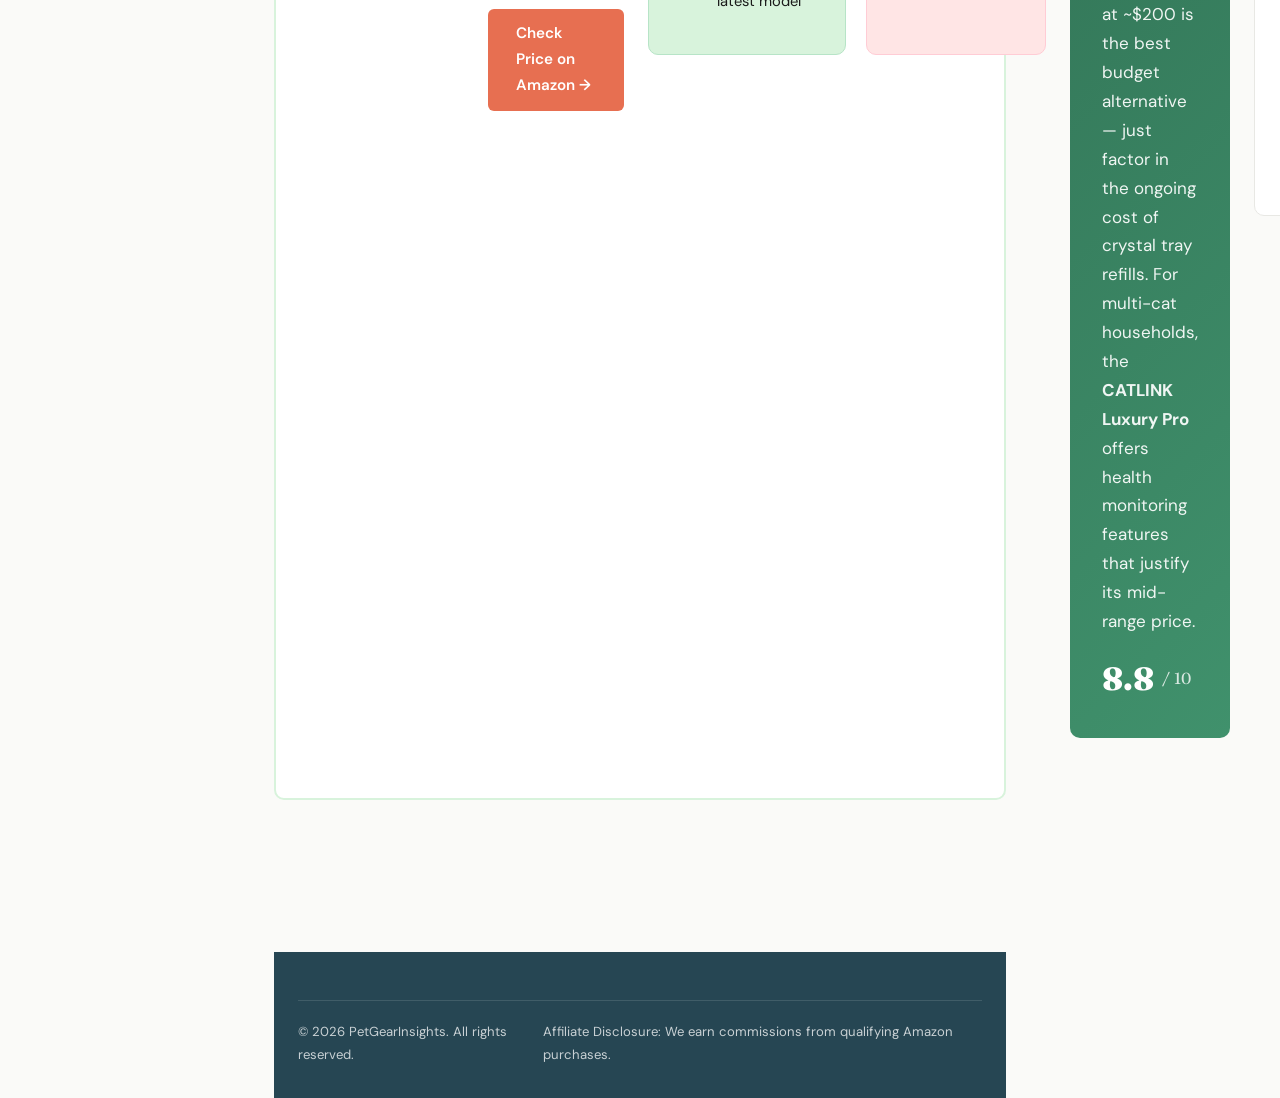
==== commit fe0cc528: "Update best-automatic-self-cleaning-litter-box.html" ====
--- a/articles/best-automatic-self-cleaning-litter-box.html
+++ b/articles/best-automatic-self-cleaning-litter-box.html
@@ -8,6 +8,14 @@
   <meta name="robots" content="index, follow">
   <link rel="canonical" href="https://petgearinsights.com/articles/best-automatic-self-cleaning-litter-box.html">
   <link rel="stylesheet" href="../css/style.css">
+  <!-- Google tag (gtag.js) -->
+  <script async src="https://www.googletagmanager.com/gtag/js?id=G-W105ZBEQEC"></script>
+  <script>
+    window.dataLayer = window.dataLayer || [];
+    function gtag(){dataLayer.push(arguments);}
+    gtag('js', new Date());
+    gtag('config', 'G-W105ZBEQEC');
+  </script>
   <meta property="og:title" content="Best Automatic Self-Cleaning Litter Boxes (2026)">
   <meta property="og:description" content="Compare the 5 best self-cleaning litter boxes in 2026. Litter-Robot 4, CATLINK, PetSafe ScoopFree reviewed with prices, noise levels, and capacity.">
   <meta property="og:type" content="article">
@@ -82,8 +90,8 @@
     <div class="product-price">~$700</div>
     <div class="product-rating"><span class="stars">★★★★☆</span> 4.5/5 (8,500+ reviews)</div>
     <p>The most trusted self-cleaning litter box on the market. Automatic sifting after every use, sealed waste drawer, WiFi app monitoring, and works with any clumping litter. Quiet enough to run at night without disturbing sleep.</p>
-    <a href="https://www.amazon.com/dp/B0EXAMPLE00?tag=petgear-20" target="_blank" rel="nofollow noopener" class="btn-affiliate">Check Price on Amazon →</a>
-  </div>
+    <a href="https://www.amazon.com/dp/B0FFDNZSHT?tag=petgearinsigh-20" target="_blank" rel="nofollow noopener" class="btn-affiliate">Check Price on Amazon →</a>
+
 </div>
 
 <div class="pros-cons">
@@ -141,4 +149,4 @@
   </footer>
   <script src="../js/main.js"></script>
 </body>
-</html>+</html>
